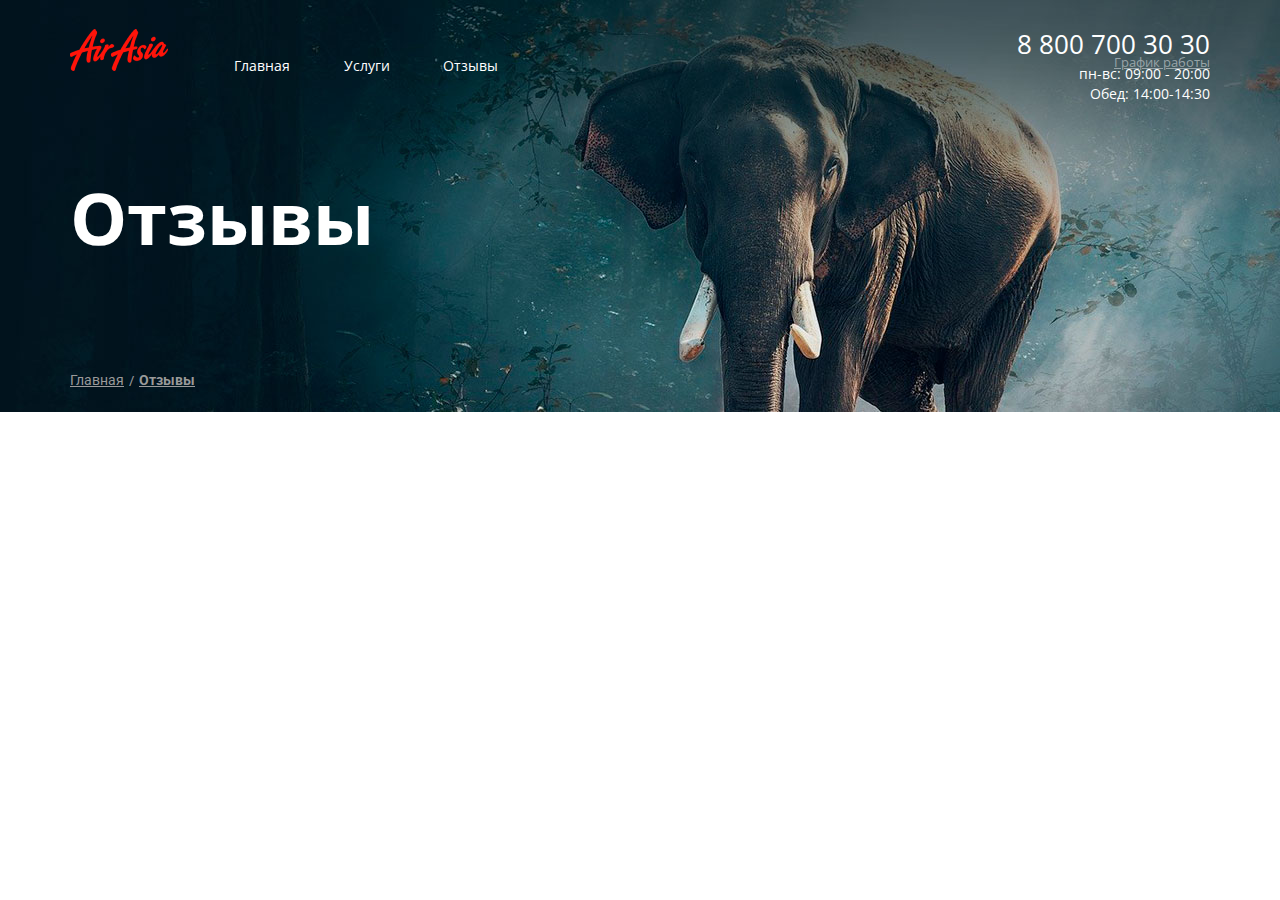
==== reviews.html @ abe82c70 "Add files via upload" ====
<!DOCTYPE html>
<html lang="ru">

<head>
  <meta charset="UTF-8">
  <meta name="viewport" content="width=device-width, initial-scale=1.0">
  <link rel="preconnect" href="https://fonts.gstatic.com">
  <link href="https://fonts.googleapis.com/css2?family=Roboto&display=swap" rel="stylesheet">
  <link href="https://fonts.googleapis.com/css2?family=Open+Sans:wght@400;700&display=swap" rel="stylesheet">
  <link rel="stylesheet" href="services-css/main.css">
  <title>Services</title>
</head>

<body>
  <div class="wrapper main-page-wrapper">
    <header class="header">
      <div class="container">
        <div class="header__wrapper">
          <a href="#" class="header__icon">
            <img src="./img/logo_1.png" alt="logo icon AirAsia" class="header__logo"></a>
          <nav class="menu">
            <ul class="menu__list">
              <li class="menu__item"><a href="./index.html" class="menu__link">Главная</a></li>
              <li class="menu__item"><a href="./services.html" class="menu__link">Услуги</a></li>
              <li class="menu__item"><a href="./reviews.html" class="menu__link">Отзывы</a></li>
            </ul>
          </nav>
        </div>
        <address class="contacts">
          <a href="tel:+78000039210" class="contacts__phone">8 800 700 30 30</a>
          <div class="contacts__dropdown-title">График работы</div>
          <div class="header__drop-down">
            <div class="header__drop-down_text">
              <div class="header__drop-down_text-work">пн-вс: 09:00 - 20:00</div>
              <div class="header__drop-down_text-lunch">Обед: 14:00-14:30</div>
            </div>
          </div>
        </address>
      </div class="container">
    </header>
    <section class="hero">
      <div class="container">
        <h2 class="hero__title">
          Отзывы
        </h2>
        <div class="hero__pages">
          <a href="./index.html" class="hero__pages-main">Главная</a>
          <div class="hero__pages-slash">/</div>
          <a href="#" class="hero__pages-services">Отзывы</a>
        </div>
      </div>
    </section>
    <section class="reviews">
      <div class="reviews__unit">
        <div class="reviews__unit-info">
          <img src="" alt="" class="reviews__unit-info_photo">
          <div class="reviews__unit-info_title">
            <a href="https://vk.com/panchara" class="reviews__unit-info_title-vk">Иван Петрович</a>
            <div class="reviews__unit-info_title-place">
              Водопад Янг-бей
            </div>
          </div>
        </div>
      </div>
      <div class="reviews__unit"></div>
      <div class="reviews__unit"></div>
      <div class="reviews__unit"></div>
    </section>
  </div>
</body>

</html>
---- services-css/main.css ----
@import url("./layout/fonts.css");
@import url("./layout/normalize.css");
@import url("./base.css");

@import url("./header.css");
@import url("./hero.css");
@import url("./services.css");
@import url("./news.css");
@import url("./partners.css");
@import url("./footer.css");
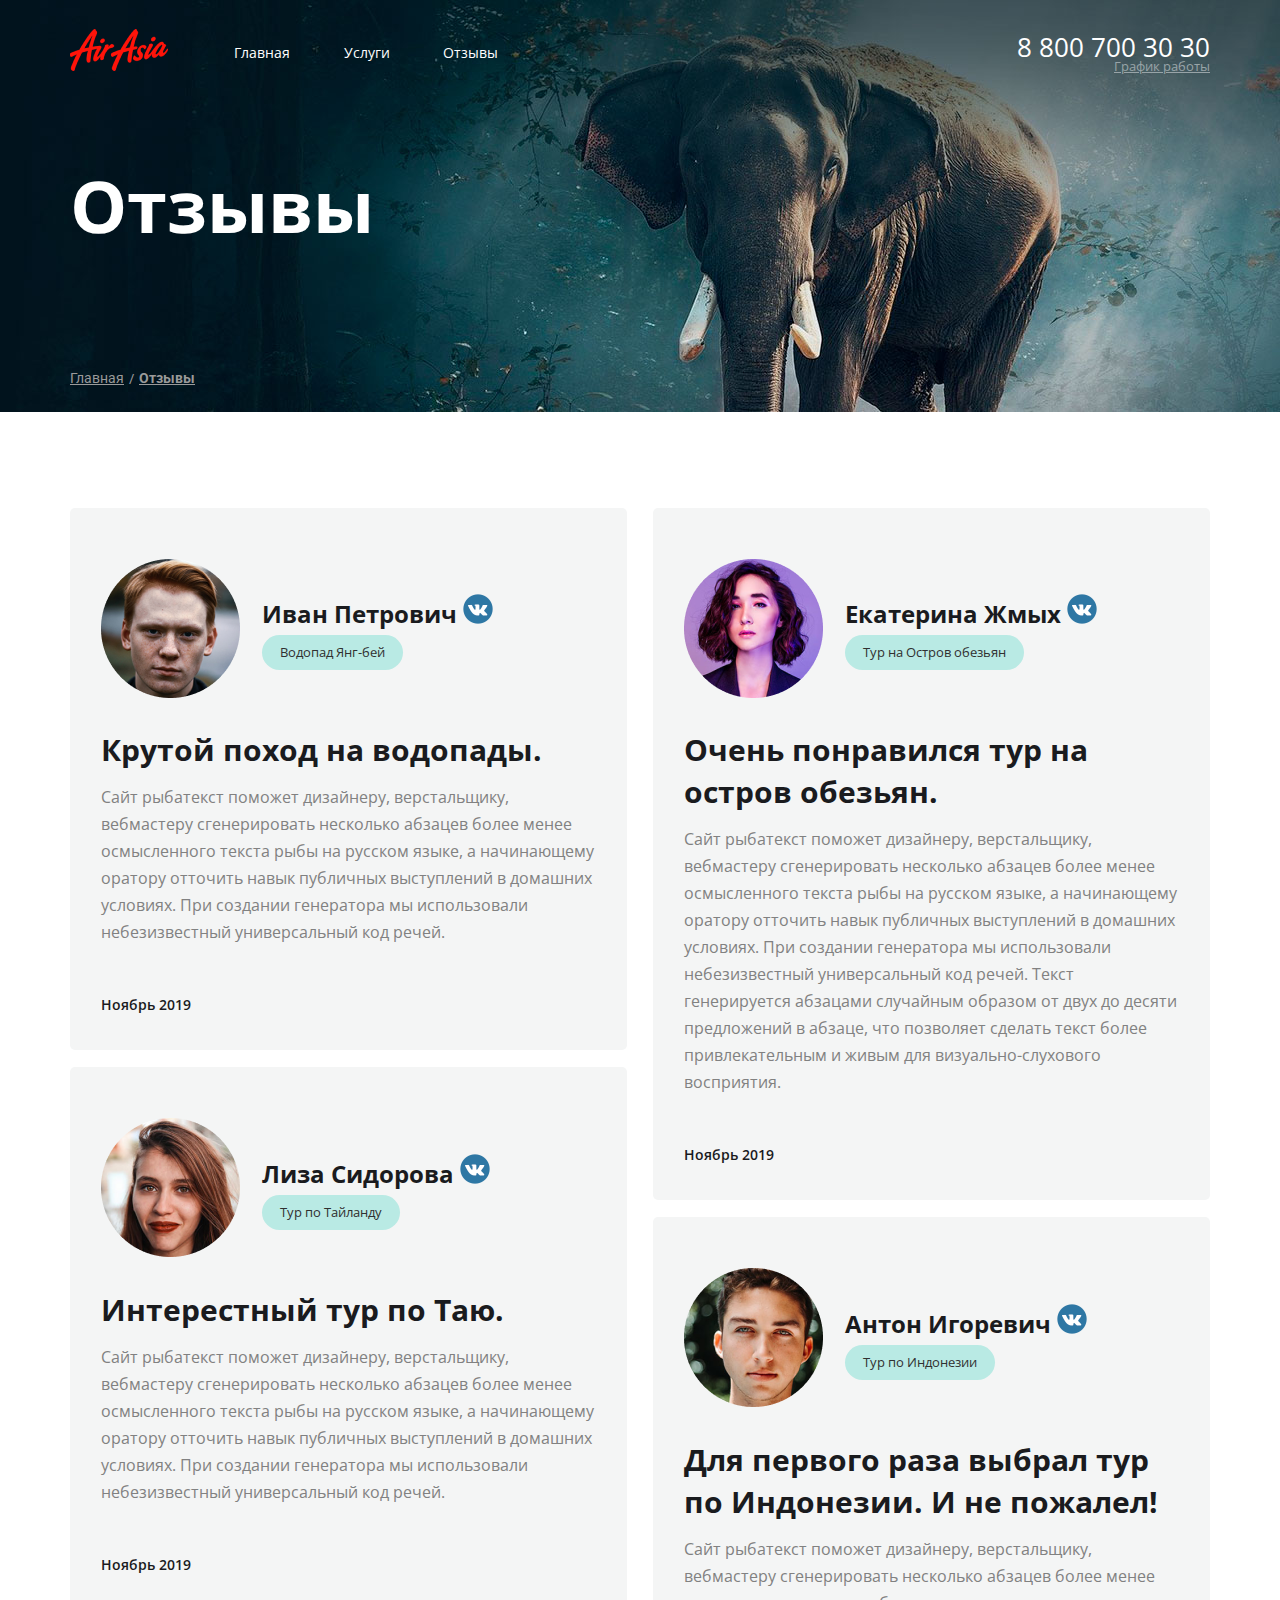
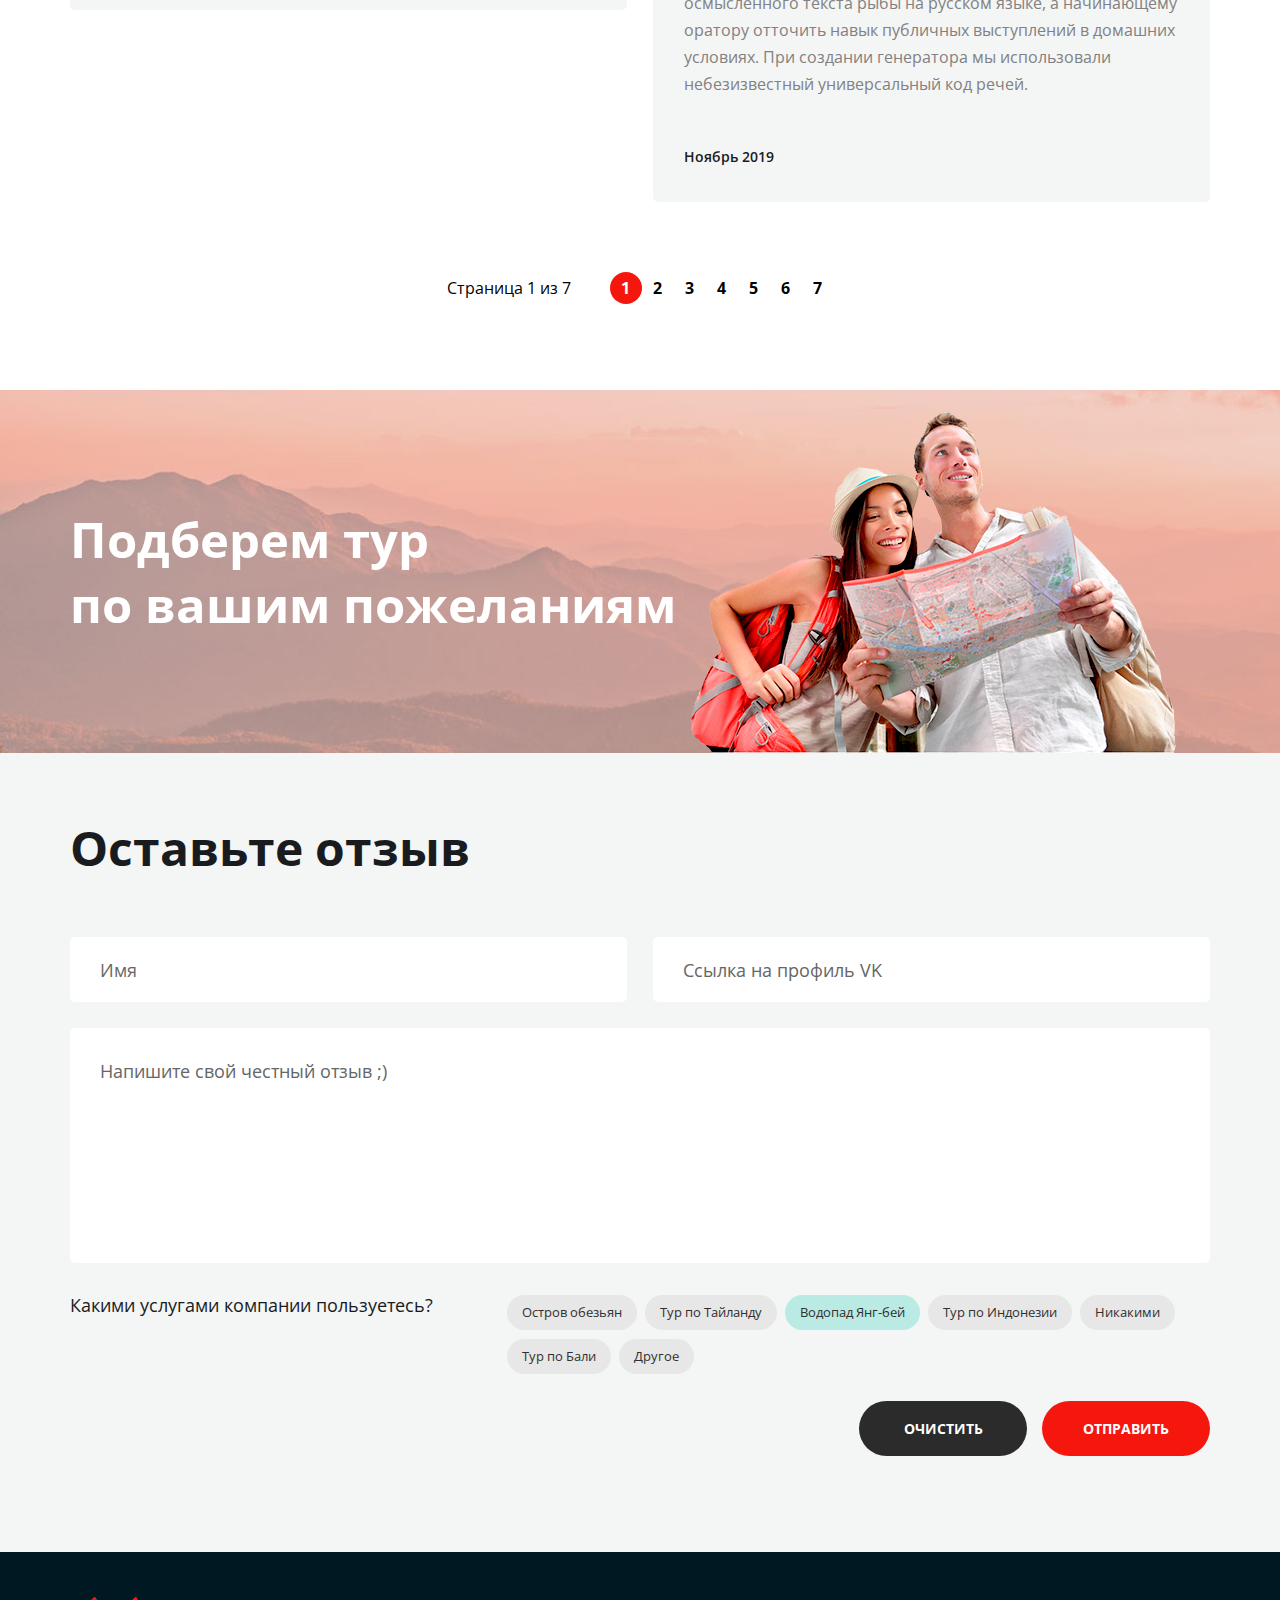
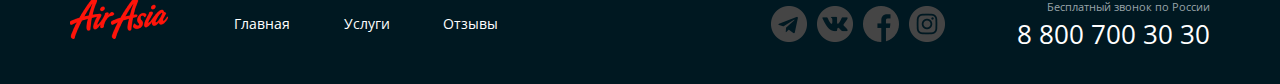
==== commit 49bd0121: "Add files via upload" ====
--- a/reviews.html
+++ b/reviews.html
@@ -7,8 +7,8 @@
   <link rel="preconnect" href="https://fonts.gstatic.com">
   <link href="https://fonts.googleapis.com/css2?family=Roboto&display=swap" rel="stylesheet">
   <link href="https://fonts.googleapis.com/css2?family=Open+Sans:wght@400;700&display=swap" rel="stylesheet">
-  <link rel="stylesheet" href="services-css/main.css">
-  <title>Services</title>
+  <link rel="stylesheet" href="./reviews/main.css">
+  <title>Reviews</title>
 </head>
 
 <body>
@@ -51,20 +51,228 @@
       </div>
     </section>
     <section class="reviews">
-      <div class="reviews__unit">
-        <div class="reviews__unit-info">
-          <img src="" alt="" class="reviews__unit-info_photo">
-          <div class="reviews__unit-info_title">
-            <a href="https://vk.com/panchara" class="reviews__unit-info_title-vk">Иван Петрович</a>
-            <div class="reviews__unit-info_title-place">
-              Водопад Янг-бей
-            </div>
-          </div>
-        </div>
-      </div>
-      <div class="reviews__unit"></div>
-      <div class="reviews__unit"></div>
-      <div class="reviews__unit"></div>
+      <div class="container">
+        <div class="reviews__column">
+          <div class="reviews__unit">
+            <div class="reviews__unit-wrapper">
+              <div class="reviews__unit-info">
+                <div class="reviews__unit-info_photo">
+                  <img src="./img/Ivan.png" alt="" class="reviews__unit-info_photo-img">
+                </div>
+                <div class="reviews__unit-info_title">
+                  <a href="https://vk.com/panchara" target="_blank" class="reviews__unit-info_title-vk">Иван
+                    Петрович</a>
+                  <div class="reviews__unit-info_title-place">
+                    Водопад Янг-бей
+                  </div>
+                </div>
+              </div>
+              <div class="reviews__unit-about">
+                <h3 class="reviews__unit-about_title">
+                  Крутой поход на водопады.
+                </h3>
+                <div class="reviews__unit-about_text">
+                  Сайт рыбатекст поможет дизайнеру, верстальщику, вебмастеру сгенерировать несколько абзацев более менее
+                  осмысленного текста рыбы на русском языке, а начинающему оратору отточить навык публичных выступлений
+                  в
+                  домашних условиях. При создании генератора мы использовали небезизвестный универсальный код речей.
+                </div>
+                <div class="reviews__unit-about_date">
+                  Ноябрь 2019
+                </div>
+              </div>
+            </div>
+          </div>
+          <div class="reviews__unit">
+            <div class="reviews__unit-wrapper">
+              <div class="reviews__unit-info">
+                <div class="reviews__unit-info_photo">
+                  <img src="./img/Lisa.png" alt="" class="reviews__unit-info_photo-img">
+                </div>
+                <div class="reviews__unit-info_title">
+                  <a href="https://vk.com/id97418675" target="_blank" class="reviews__unit-info_title-vk">Лиза
+                    Сидорова</a>
+                  <div class="reviews__unit-info_title-place">
+                    Тур по Тайланду
+                  </div>
+                </div>
+              </div>
+              <div class="reviews__unit-about">
+                <h3 class="reviews__unit-about_title">
+                  Интерестный тур по Таю.
+                </h3>
+                <div class="reviews__unit-about_text">
+                  Сайт рыбатекст поможет дизайнеру, верстальщику, вебмастеру сгенерировать несколько абзацев более менее
+                  осмысленного текста рыбы на русском языке, а начинающему оратору отточить навык публичных выступлений
+                  в
+                  домашних условиях. При создании генератора мы использовали небезизвестный универсальный код речей.
+                </div>
+                <div class="reviews__unit-about_date">
+                  Ноябрь 2019
+                </div>
+              </div>
+            </div>
+          </div>
+        </div>
+        <div class="reviews__column">
+          <div class="reviews__unit">
+            <div class="reviews__unit-wrapper">
+              <div class="reviews__unit-info">
+                <div class="reviews__unit-info_photo">
+                  <img src="./img/Katya.png" alt="" class="reviews__unit-info_photo-img">
+                </div>
+                <div class="reviews__unit-info_title">
+                  <a href="https://vk.com/my_jmihnylo" target="_blank" class="reviews__unit-info_title-vk">Екатерина
+                    Жмых</a>
+                  <div class="reviews__unit-info_title-place">
+                    Тур на Остров обезьян
+                  </div>
+                </div>
+              </div>
+              <div class="reviews__unit-about">
+                <h3 class="reviews__unit-about_title">
+                  Очень понравился тур на <br> остров обезьян.
+                </h3>
+                <div class="reviews__unit-about_text">
+                  Сайт рыбатекст поможет дизайнеру, верстальщику, вебмастеру сгенерировать несколько абзацев более менее
+                  осмысленного текста рыбы на русском языке, а начинающему оратору отточить навык публичных выступлений
+                  в
+                  домашних условиях. При создании генератора мы использовали небезизвестный универсальный код речей.
+                  Текст
+                  генерируется абзацами случайным образом от двух до десяти предложений в абзаце, что позволяет сделать
+                  текст
+                  более привлекательным и живым для визуально-слухового восприятия.
+                </div>
+                <div class="reviews__unit-about_date">
+                  Ноябрь 2019
+                </div>
+              </div>
+            </div>
+          </div>
+          <div class="reviews__unit">
+            <div class="reviews__unit-wrapper">
+              <div class="reviews__unit-info">
+                <div class="reviews__unit-info_photo">
+                  <img src="./img/Anton.png" alt="" class="reviews__unit-info_photo-img">
+                </div>
+                <div class="reviews__unit-info_title">
+                  <a href="https://vk.com/tony4763" target="_blank" class="reviews__unit-info_title-vk">Антон
+                    Игоревич</a>
+                  <div class="reviews__unit-info_title-place">
+                    Тур по Индонезии
+                  </div>
+                </div>
+              </div>
+              <div class="reviews__unit-about">
+                <h3 class="reviews__unit-about_title">
+                  Для первого раза выбрал тур по Индонезии. И не пожалел!
+                </h3>
+                <div class="reviews__unit-about_text">
+                  Сайт рыбатекст поможет дизайнеру, верстальщику, вебмастеру сгенерировать несколько абзацев более менее
+                  осмысленного текста рыбы на русском языке, а начинающему оратору отточить навык публичных выступлений
+                  в
+                  домашних условиях. При создании генератора мы использовали небезизвестный универсальный код речей.
+                </div>
+                <div class="reviews__unit-about_date">
+                  Ноябрь 2019
+                </div>
+              </div>
+            </div>
+          </div>
+        </div>
+      </div>
+      <div class="news__list">
+        <div class="news__list-wrapper">
+          <div class="page-number">Страница 1 из 7</div>
+          <ul class="news__list-number">
+            <li class="news__list-items"><a href="#" class="news__list-items__link active">1</a></li>
+            <li class="news__list-items"><a href="#" class="news__list-items__link">2</a></li>
+            <li class="news__list-items"><a href="#" class="news__list-items__link">3</a></li>
+            <li class="news__list-items"><a href="#" class="news__list-items__link">4</a></li>
+            <li class="news__list-items"><a href="#" class="news__list-items__link">5</a></li>
+            <li class="news__list-items"><a href="#" class="news__list-items__link">6</a></li>
+            <li class="news__list-items"><a href="#" class="news__list-items__link">7</a></li>
+          </ul>
+        </div>
+      </div>
+    </section>
+    <section class="meta">
+      <div class="container">
+        <h2 class="meta__title">
+          Подберем тур <br> по вашим пожеланиям
+        </h2>
+      </div>
+    </section>
+    <section class="feedback">
+      <div class="container">
+        <h3 class="feedback__tltle">
+          Оставьте отзыв
+        </h3>
+        <div class="feedback__form">
+          <div class="feedback__form-info">
+            <input type="text" class="feedback__form-info_name" placeholder="Имя">
+            <input type="text" class="feedback__form-info_name" placeholder="Ссылка на профиль VK">
+          </div>
+          <input type="text" class="feedback__form-input" placeholder="Напишите свой честный отзыв ;)">
+          <div class="feedback__form-services">
+            <div class="feedback__form-services-title">
+              Какими услугами компании пользуетесь?
+            </div>
+            <ul class="feedback__form-services_choice">
+              <li class="feedback__form-services_choice-select"><button class="form-services_choice-select_one">Остров
+                  обезьян</button></li>
+              <li class="feedback__form-services_choice-select"><button class="form-services_choice-select_one">Тур по
+                  Тайланду</button></li>
+              <li class="feedback__form-services_choice-select"><button
+                  class="form-services_choice-select_one active__reviews">Водопад
+                  Янг-бей</button></li>
+              <li class="feedback__form-services_choice-select"><button class="form-services_choice-select_one">Тур по
+                  Индонезии</button></li>
+              <li class="feedback__form-services_choice-select"><button
+                  class="form-services_choice-select_one">Никакими</button></li>
+              <li class="feedback__form-services_choice-select"><button class="form-services_choice-select_one">Тур по
+                  Бали</button></li>
+              <li class="feedback__form-services_choice-select"><button
+                  class="form-services_choice-select_one">Другое</button></li>
+            </ul>
+          </div>
+          <div class="feedback__form-services_container">
+            <div class="feedback__form-services_container-buttons">
+              <button class="feedback__form-services_container-buttons_clear">Очистить</button>
+              <button class="feedback__form-services_container-buttons_send">Отправить</button>
+            </div>
+          </div>
+        </div>
+      </div>
+    </section>
+    <section class="footer-content">
+      <footer class="footer-block">
+        <div class="container">
+          <div class="footer__wrapper">
+            <a href="#" class="footer__icon"><img src="./img/logo_1.png" alt="logo icon AirAsia"
+                class="footer__logo"></a>
+            <nav class="footer__menu">
+              <ul class="footer__menu-list">
+                <li class="footer__menu-item"><a href="#" class="footer__menu-link">Главная</a></li>
+                <li class="footer__menu-item"><a href="#" class="footer__menu-link">Услуги</a></li>
+                <li class="footer__menu-item"><a href="#" class="footer__menu-link">Отзывы</a></li>
+              </ul>
+            </nav>
+          </div>
+          <div class="footer__contacts">
+            <nav class="footer__socials">
+              <li class="footer__socials-list"><a href="#" class="footer__socials-list__t"></a></li>
+              <li class="footer__socials-list"><a href="#" class="footer__socials-list__vk"></a></li>
+              <li class="footer__socials-list"><a href="#" class="footer__socials-list__f"></a></li>
+              <li class="footer__socials-list"><a href="#" class="footer__socials-list__in"></a></li>
+            </nav>
+            <address class="footer__contacts-address">
+              <div class="footer__contacts-dropdown__title">Бесплатный звонок по России</div><a href="tel:+78000039210"
+                class="footer__contacts-phone">8 800 700 30 30</a>
+            </address>
+          </div>
+        </div>
+      </footer>
     </section>
   </div>
 </body>
--- a/reviews/main.css
+++ b/reviews/main.css
@@ -0,0 +1,10 @@
+@import url("../css/layout/normalize.css");
+@import url("./base.css");
+
+@import url("./header.css");
+@import url("./hero.css");
+@import url("./reviews.css");
+@import url("./news.css");
+@import url("./meta.css");
+@import url("./feedback.css");
+@import url("./footer.css");
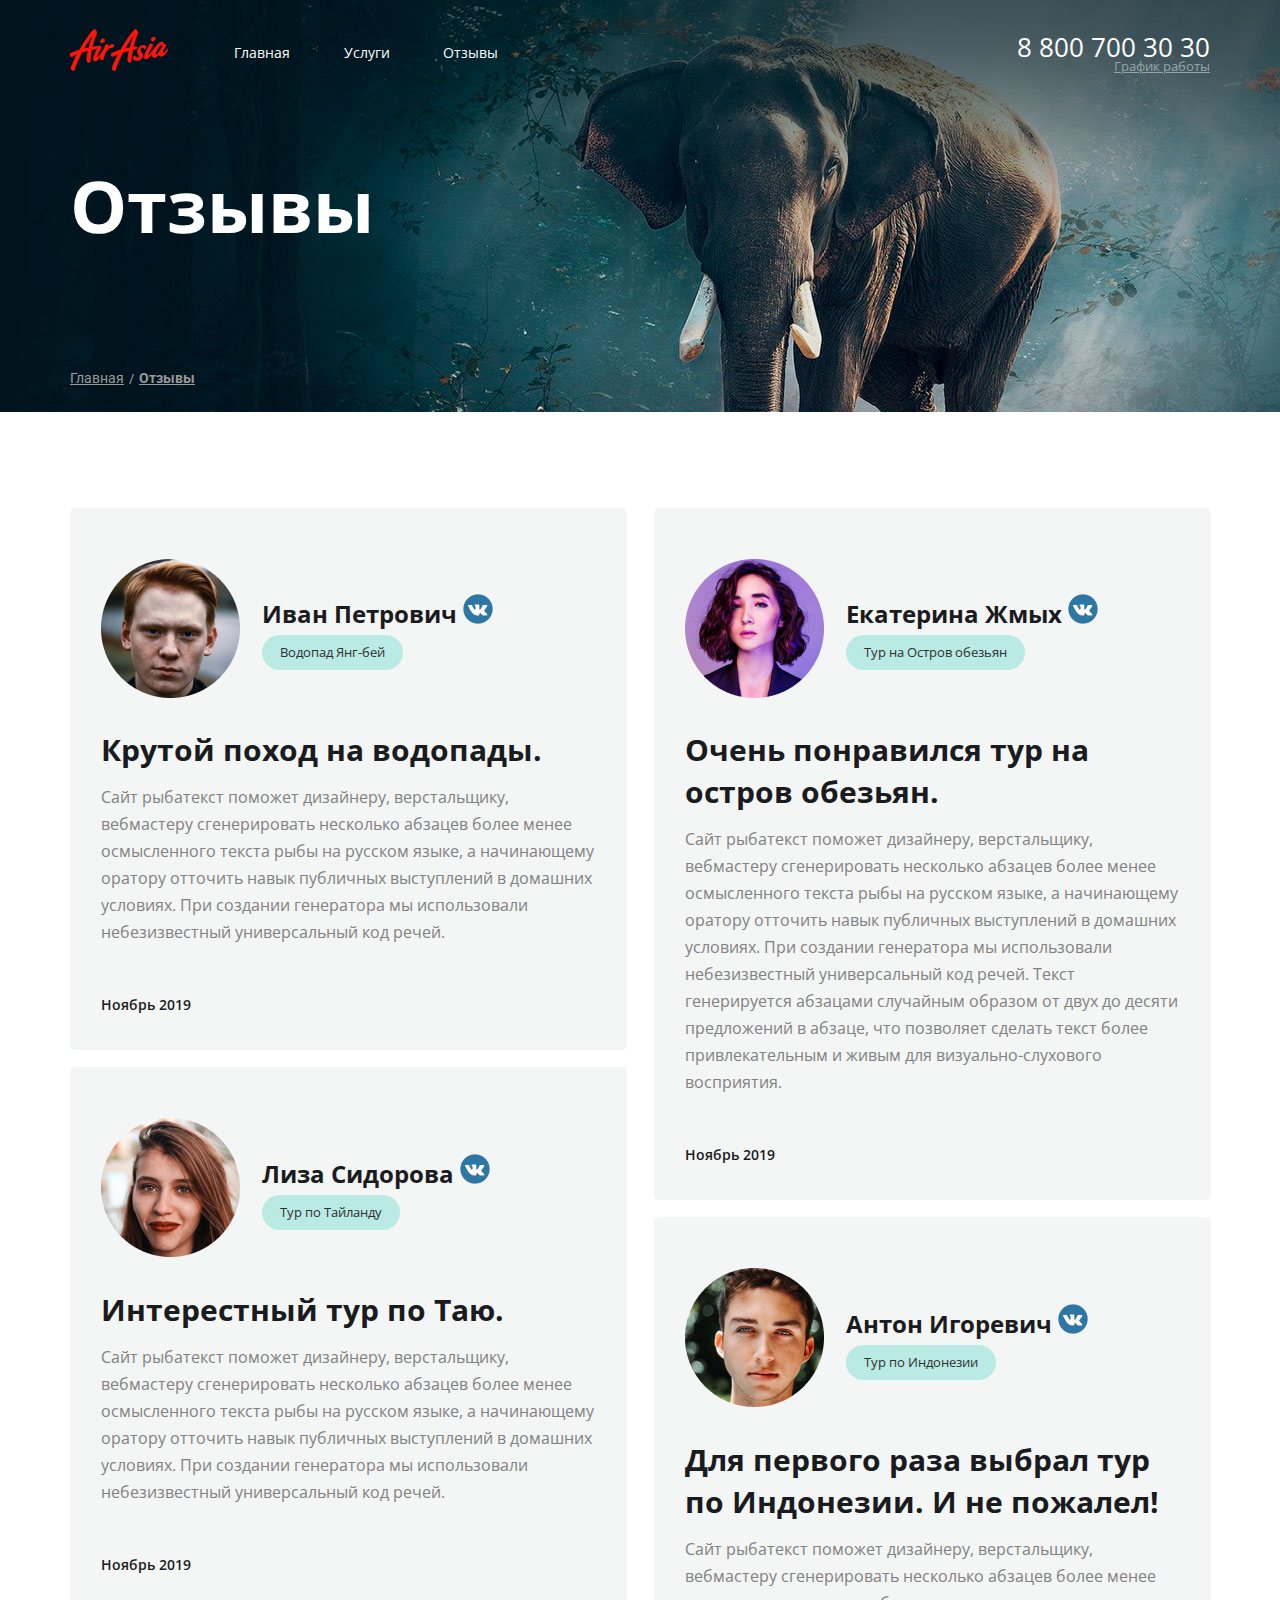
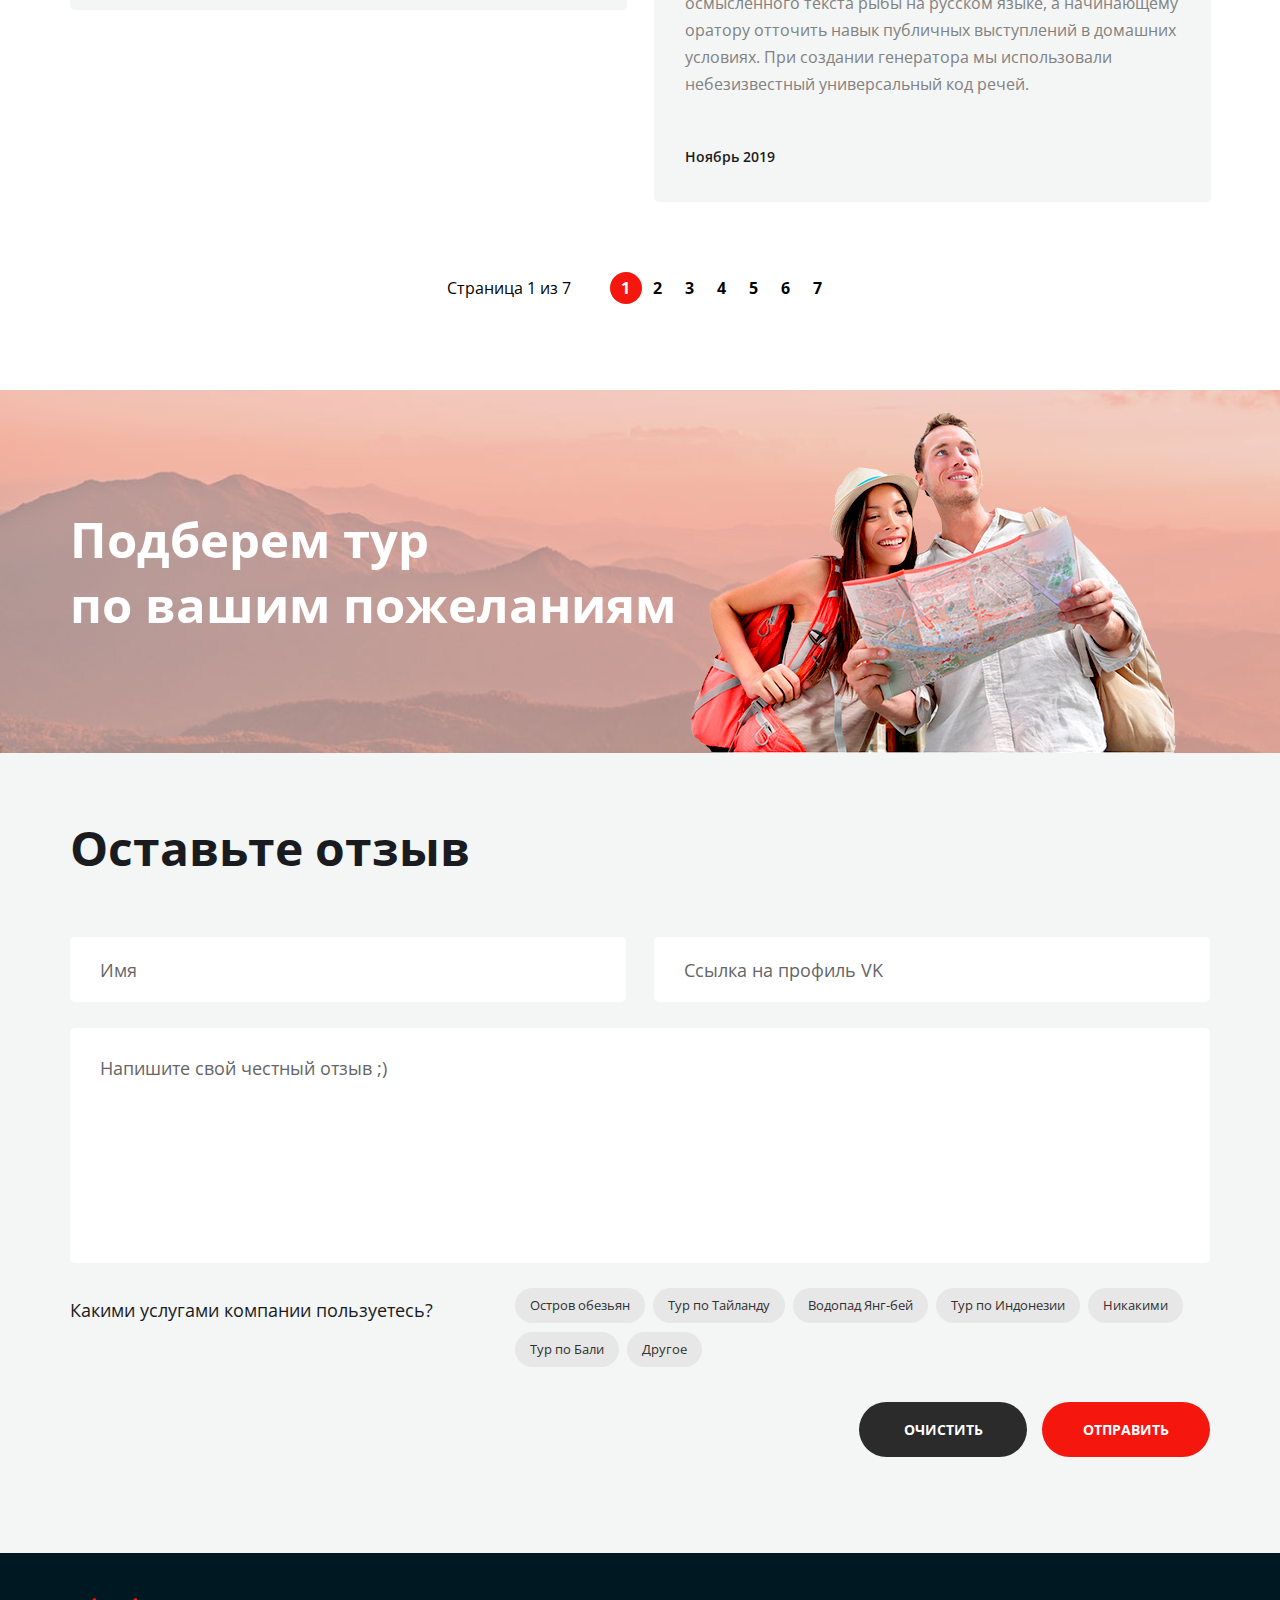
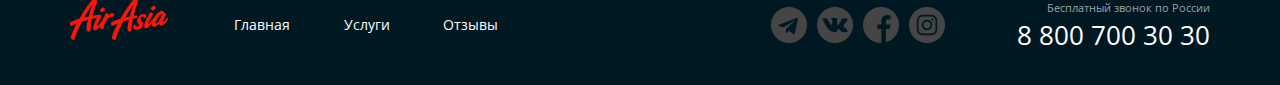
==== commit b03c6a82: "Add files via upload" ====
--- a/reviews.html
+++ b/reviews.html
@@ -77,9 +77,9 @@
                   в
                   домашних условиях. При создании генератора мы использовали небезизвестный универсальный код речей.
                 </div>
-                <div class="reviews__unit-about_date">
+                <date class="reviews__unit-about_date">
                   Ноябрь 2019
-                </div>
+                </date>
               </div>
             </div>
           </div>
@@ -107,14 +107,12 @@
                   в
                   домашних условиях. При создании генератора мы использовали небезизвестный универсальный код речей.
                 </div>
-                <div class="reviews__unit-about_date">
+                <date class="reviews__unit-about_date">
                   Ноябрь 2019
-                </div>
-              </div>
-            </div>
-          </div>
-        </div>
-        <div class="reviews__column">
+                </date>
+              </div>
+            </div>
+          </div>
           <div class="reviews__unit">
             <div class="reviews__unit-wrapper">
               <div class="reviews__unit-info">
@@ -143,9 +141,9 @@
                   текст
                   более привлекательным и живым для визуально-слухового восприятия.
                 </div>
-                <div class="reviews__unit-about_date">
+                <date class="reviews__unit-about_date">
                   Ноябрь 2019
-                </div>
+                </date>
               </div>
             </div>
           </div>
@@ -173,9 +171,9 @@
                   в
                   домашних условиях. При создании генератора мы использовали небезизвестный универсальный код речей.
                 </div>
-                <div class="reviews__unit-about_date">
+                <date class="reviews__unit-about_date">
                   Ноябрь 2019
-                </div>
+                </date>
               </div>
             </div>
           </div>
@@ -209,37 +207,68 @@
           Оставьте отзыв
         </h3>
         <div class="feedback__form">
-          <div class="feedback__form-info">
-            <input type="text" class="feedback__form-info_name" placeholder="Имя">
-            <input type="text" class="feedback__form-info_name" placeholder="Ссылка на профиль VK">
-          </div>
-          <input type="text" class="feedback__form-input" placeholder="Напишите свой честный отзыв ;)">
+          <form action="" class="feedback__form-block">
+            <div class="feedback__form-info">
+              <input type="text" class="feedback__form-info_name" placeholder="Имя">
+              <input type="text" class="feedback__form-info_name" placeholder="Ссылка на профиль VK">
+            </div>
+            <div class="feedback__form-about">
+              <textarea placeholder="Напишите свой честный отзыв ;)" class="feedback__form-about_input"></textarea>
+            </div>
+          </form>
           <div class="feedback__form-services">
             <div class="feedback__form-services-title">
               Какими услугами компании пользуетесь?
             </div>
-            <ul class="feedback__form-services_choice">
-              <li class="feedback__form-services_choice-select"><button class="form-services_choice-select_one">Остров
-                  обезьян</button></li>
-              <li class="feedback__form-services_choice-select"><button class="form-services_choice-select_one">Тур по
-                  Тайланду</button></li>
-              <li class="feedback__form-services_choice-select"><button
-                  class="form-services_choice-select_one active__reviews">Водопад
-                  Янг-бей</button></li>
-              <li class="feedback__form-services_choice-select"><button class="form-services_choice-select_one">Тур по
-                  Индонезии</button></li>
-              <li class="feedback__form-services_choice-select"><button
-                  class="form-services_choice-select_one">Никакими</button></li>
-              <li class="feedback__form-services_choice-select"><button class="form-services_choice-select_one">Тур по
-                  Бали</button></li>
-              <li class="feedback__form-services_choice-select"><button
-                  class="form-services_choice-select_one">Другое</button></li>
+            <ul class="feedback__checkbox">
+              <li class="feedback__checkbox-item">
+                <label class="feedback__checkbox-item_content">
+                  <input type="checkbox" class="controls__checkbox">
+                  <div class="tag controls__tag">Остров обезьян</div>
+                </label>
+              </li>
+              <li class="feedback__checkbox-item">
+                <label class="feedback__checkbox-item_content">
+                  <input type="checkbox" class="controls__checkbox">
+                  <div class="tag controls__tag">Тур по Тайланду</div>
+                </label>
+              </li>
+              <li class="feedback__checkbox-item">
+                <label class="feedback__checkbox-item_content">
+                  <input type="checkbox" class="controls__checkbox">
+                  <div class="tag controls__tag">Водопад Янг-бей</div>
+                </label>
+              </li>
+              <li class="feedback__checkbox-item">
+                <label class="feedback__checkbox-item_content">
+                  <input type="checkbox" class="controls__checkbox">
+                  <div class="tag controls__tag">Тур по Индонезии</div>
+                </label>
+              </li>
+              <li class="feedback__checkbox-item">
+                <label class="feedback__checkbox-item_content">
+                  <input type="checkbox" class="controls__checkbox">
+                  <div class="tag controls__tag">Никакими</div>
+                </label>
+              </li>
+              <li class="feedback__checkbox-item">
+                <label class="feedback__checkbox-item_content">
+                  <input type="checkbox" class="controls__checkbox">
+                  <div class="tag controls__tag">Тур по Бали</div>
+                </label>
+              </li>
+              <li class="feedback__checkbox-item">
+                <label class="feedback__checkbox-item_content">
+                  <input type="checkbox" class="controls__checkbox">
+                  <div class="tag controls__tag">Другое</div>
+                </label>
+              </li>
             </ul>
           </div>
           <div class="feedback__form-services_container">
             <div class="feedback__form-services_container-buttons">
-              <button class="feedback__form-services_container-buttons_clear">Очистить</button>
-              <button class="feedback__form-services_container-buttons_send">Отправить</button>
+              <button type="reset" class="feedback__form-services_container-buttons_clear">Очистить</button>
+              <button type="submit" class="feedback__form-services_container-buttons_send">Отправить</button>
             </div>
           </div>
         </div>
